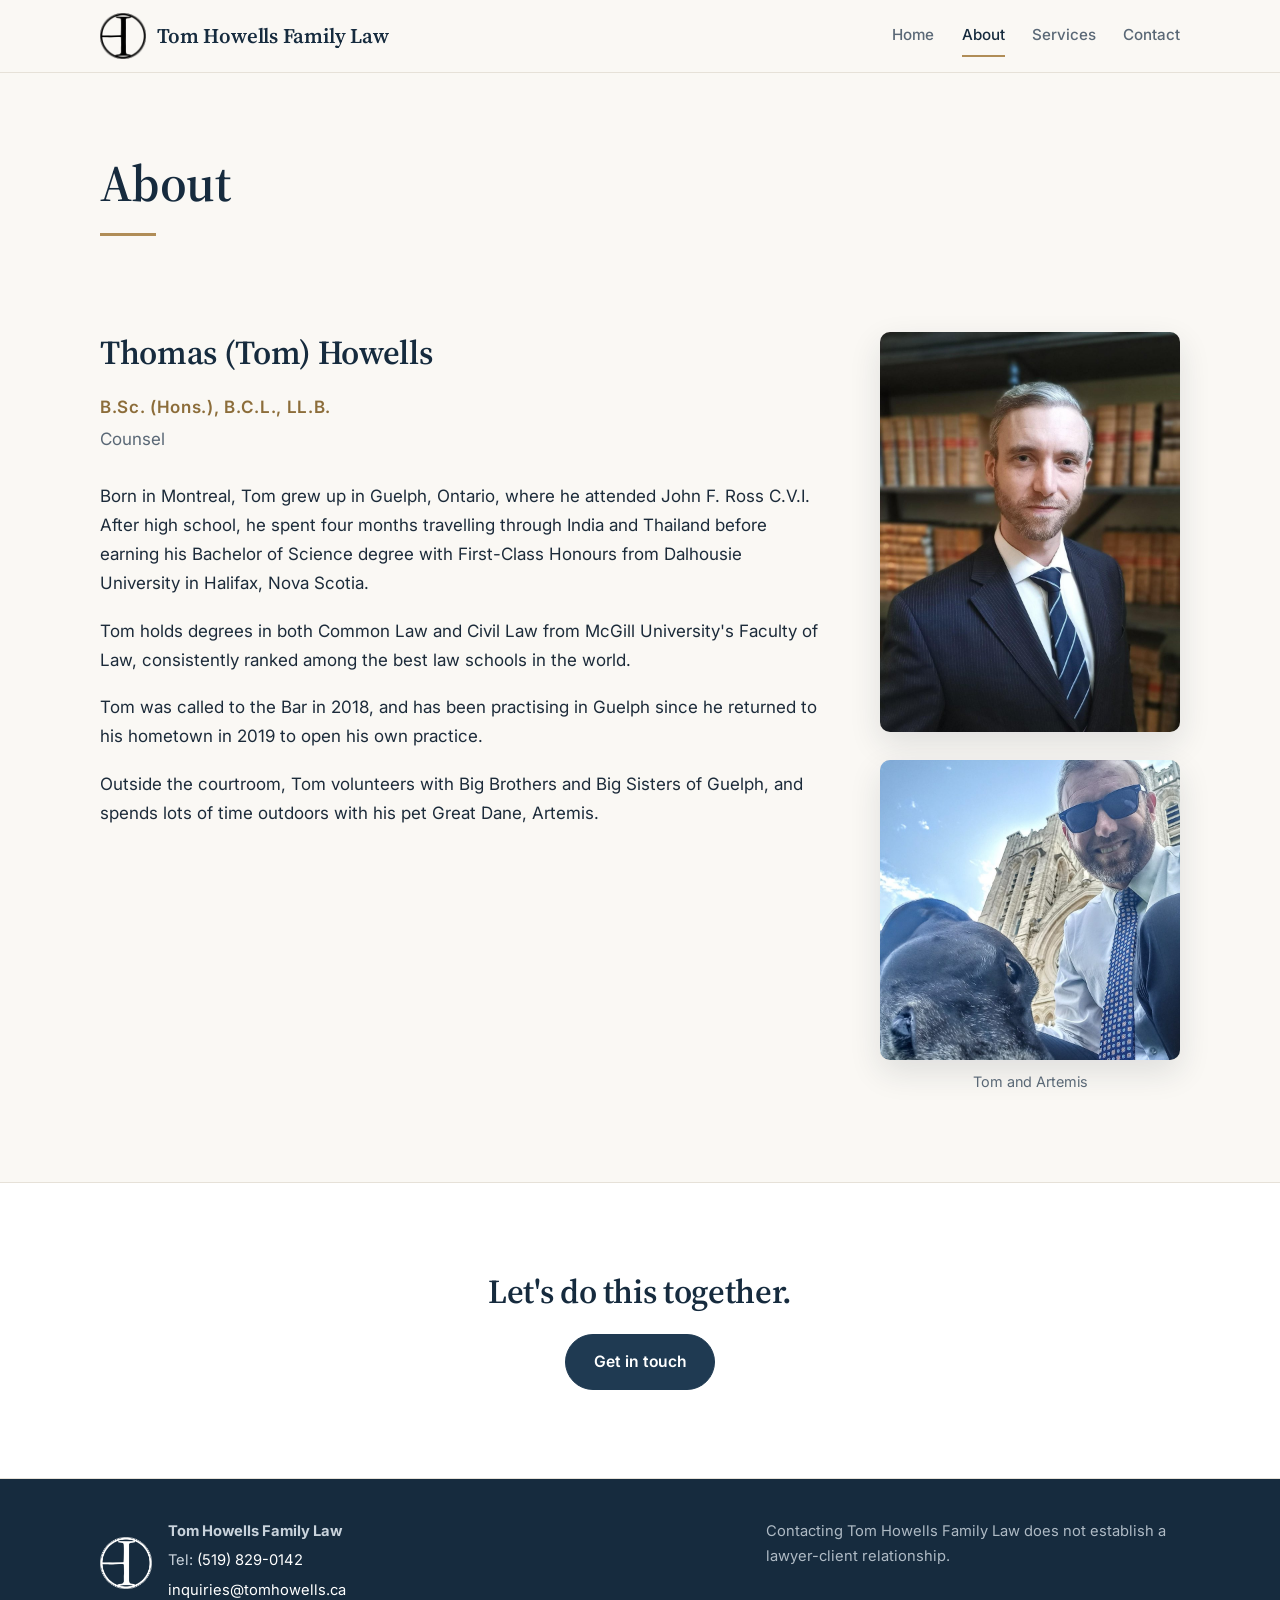
==== about.html @ 4c701604 "New site design" ====
<!DOCTYPE html>
<html lang="en">
<head>
  <meta charset="utf-8">
  <meta name="viewport" content="width=device-width, initial-scale=1">
  <title>About Tom Howells | Tom Howells Family Law</title>
  <meta name="description" content="Thomas (Tom) Howells, B.Sc. (Hons.), B.C.L., LL.B., has practised in Guelph, Ontario since 2019.">
  <meta name="theme-color" content="#faf8f4">
  <link rel="icon" href="favicon.ico" sizes="48x48">
  <link rel="icon" type="image/png" sizes="32x32" href="assets/favicon-32.png">
  <link rel="apple-touch-icon" href="assets/apple-touch-icon.png">
  <link rel="preconnect" href="https://fonts.googleapis.com">
  <link rel="preconnect" href="https://fonts.gstatic.com" crossorigin>
  <link href="https://fonts.googleapis.com/css2?family=Inter:wght@400;500;600&family=Source+Serif+4:wght@500;600&display=swap" rel="stylesheet">
  <link rel="stylesheet" href="styles.css">
</head>
<body>
  <a class="skip-link" href="#main">Skip to content</a>

  <header class="site-header">
    <div class="container header-inner">
      <a class="brand" href="index.html">
        <img src="assets/logo.png" alt="" width="46" height="46">
        <span>Tom Howells Family Law</span>
      </a>
      <nav class="nav" aria-label="Main">
        <a href="index.html">Home</a>
        <a href="about.html" aria-current="page">About</a>
        <a href="services.html">Services</a>
        <a href="contact.html">Contact</a>
      </nav>
    </div>
  </header>

  <main id="main">
    <div class="container page-title">
      <h1>About</h1>
      <hr class="rule">
    </div>

    <section class="section">
      <div class="container about-grid">
        <div class="about-text">
          <h2>Thomas (Tom) Howells</h2>
          <p class="creds">B.Sc. (Hons.), B.C.L., LL.B.</p>
          <p class="role">Counsel</p>
          <p>Born in Montreal, Tom grew up in Guelph, Ontario, where he attended John F. Ross C.V.I. After high school, he spent four months travelling through India and Thailand before earning his Bachelor of Science degree with First-Class Honours from Dalhousie University in Halifax, Nova Scotia.</p>
          <p>Tom holds degrees in both Common Law and Civil Law from McGill University's Faculty of Law, consistently ranked among the best law schools in the world.</p>
          <p>Tom was called to the Bar in 2018, and has been practising in Guelph since he returned to his hometown in 2019 to open his own practice.</p>
          <p>Outside the courtroom, Tom volunteers with Big Brothers and Big Sisters of Guelph, and spends lots of time outdoors with his pet Great Dane, Artemis.</p>
        </div>
        <figure class="headshot">
          <img src="assets/headshot.jpg" alt="Portrait of Tom Howells" width="900" height="1200">
        </figure>
        <figure class="pet">
          <div class="headshot">
            <img src="assets/tom-and-artemis.jpg" alt="Tom Howells smiling in sunglasses, with his Great Dane, Artemis, in the foreground" width="900" height="1200" loading="lazy">
          </div>
          <figcaption>Tom and Artemis</figcaption>
        </figure>
      </div>
    </section>

    <section class="section alt cta">
      <div class="container">
        <h2>Let's do this together.</h2>
        <a class="btn" href="contact.html">Get in touch</a>
      </div>
    </section>
  </main>

  <footer class="site-footer">
    <div class="container footer-inner">
      <div class="footer-brand">
        <img src="assets/logo-white.png" alt="" width="52" height="52" loading="lazy">
        <div>
          <p><strong>Tom Howells Family Law</strong></p>
          <p>Tel: <a href="tel:+15198290142">(519) 829-0142</a></p>
          <p><a href="mailto:inquiries@tomhowells.ca">inquiries@tomhowells.ca</a></p>
        </div>
      </div>
      <div class="disclaimer">
        <p>Contacting Tom Howells Family Law does not establish a lawyer-client relationship.</p>
      </div>
    </div>
  </footer>
</body>
</html>
---- styles.css ----
:root {
  --ink: #1c2b3a;
  --muted: #5a6876;
  --navy: #1f3a52;
  --navy-dark: #162b3e;
  --accent: #b08d57;
  --accent-dark: #8c6d3a;
  --bg: #faf8f4;
  --card: #ffffff;
  --line: #e6e1d8;
  --radius: 10px;
  --max: 1080px;
  --serif: "Source Serif 4", Georgia, "Times New Roman", serif;
  --sans: "Inter", system-ui, -apple-system, "Segoe UI", Roboto, sans-serif;
}

*, *::before, *::after { box-sizing: border-box; }

html { scroll-behavior: smooth; -webkit-text-size-adjust: 100%; }

body {
  margin: 0;
  font-family: var(--sans);
  font-size: 1.0625rem;
  line-height: 1.7;
  color: var(--ink);
  background: var(--bg);
  -webkit-font-smoothing: antialiased;
  overflow-x: hidden;
}

img { max-width: 100%; height: auto; display: block; }

a { color: var(--navy); text-underline-offset: 3px; }
a:hover { color: var(--accent-dark); }

h1, h2, h3 {
  font-family: var(--serif);
  font-weight: 600;
  line-height: 1.2;
  color: var(--navy-dark);
  margin: 0 0 0.6em;
  letter-spacing: -0.01em;
  text-wrap: balance;
}
h1 { font-size: clamp(2rem, 5vw, 3.2rem); }
h2 { font-size: clamp(1.5rem, 3vw, 2.1rem); }
h3 { font-size: 1.25rem; }

p { margin: 0 0 1.1em; }

.container { width: min(100% - 2.5rem, var(--max)); margin-inline: auto; }

.skip-link {
  position: absolute; left: -999px; top: 0;
  background: var(--navy); color: #fff; padding: 0.6rem 1rem; z-index: 100;
}
.skip-link:focus { left: 0; color: #fff; }

/* Header */
.site-header {
  position: sticky; top: 0; z-index: 50;
  background: rgba(250, 248, 244, 0.94);
  -webkit-backdrop-filter: saturate(1.2) blur(8px);
  backdrop-filter: saturate(1.2) blur(8px);
  border-bottom: 1px solid var(--line);
}
.header-inner {
  display: flex; align-items: center; justify-content: space-between;
  gap: 0.5rem 2rem; padding: 0.8rem 0; flex-wrap: wrap;
}
.brand {
  display: flex; align-items: center; gap: 0.7rem;
  text-decoration: none; color: var(--navy-dark);
}
.brand img { height: 46px; width: 46px; }
.brand span {
  font-family: var(--serif); font-size: 1.3rem; font-weight: 600; letter-spacing: -0.01em; line-height: 1.15;
}
.nav { display: flex; gap: 0.25rem 1.7rem; flex-wrap: wrap; }
.nav a {
  text-decoration: none; color: var(--muted); font-size: 0.95rem; font-weight: 500;
  padding: 0.45rem 0; border-bottom: 2px solid transparent;
}
.nav a:hover { color: var(--navy-dark); }
.nav a[aria-current="page"] { color: var(--navy-dark); border-bottom-color: var(--accent); }

/* Hero */
.hero {
  padding: clamp(2.5rem, 7vw, 5rem) 0 clamp(2.5rem, 6vw, 4.5rem);
  background:
    radial-gradient(1200px 400px at 85% -10%, rgba(176, 141, 87, 0.14), transparent 60%),
    var(--bg);
}
.eyebrow {
  display: inline-block; font-size: 0.78rem; font-weight: 600;
  letter-spacing: 0.14em; text-transform: uppercase; color: var(--accent-dark);
  margin-bottom: 1.2rem;
}
.hero h1 { max-width: none; margin-bottom: 1.2rem; }
.hero h1 span { display: block; }
.hero h1 span + span { color: var(--navy); font-weight: 500; }
.hero .intro { max-width: 52ch; color: var(--muted); font-size: 1.15rem; margin-bottom: 2rem; }
.btn-row { display: flex; flex-wrap: wrap; gap: 0.8rem; }
.hero .intro { margin-bottom: 1.8rem; }

.hero-photo {
  margin: clamp(2rem, 5vw, 3.5rem) 0 0; border-radius: var(--radius); overflow: hidden;
  aspect-ratio: 21 / 9; background: #dfe7ee; box-shadow: 0 14px 36px rgba(28, 43, 58, 0.14);
}
.hero-photo img { width: 100%; height: 100%; object-fit: cover; object-position: 55% 50%; }

.btn {
  display: inline-block; background: var(--navy); color: #fff;
  padding: 0.85rem 1.7rem; border-radius: 999px; text-decoration: none;
  font-weight: 600; font-size: 0.98rem; text-align: center;
  border: 1.5px solid var(--navy); transition: background 0.2s, transform 0.2s;
}
.btn:hover { background: var(--navy-dark); color: #fff; transform: translateY(-1px); }
.btn.ghost { background: transparent; color: var(--navy); }
.btn.ghost:hover { background: var(--navy); color: #fff; }

/* Sections */
.section { padding: clamp(2.75rem, 7vw, 5.5rem) 0; }
.section.alt { background: #fff; border-block: 1px solid var(--line); }
.page-title { padding: clamp(2.5rem, 7vw, 5rem) 0 0.5rem; }
.page-title h1 { margin: 0; }
.rule { width: 56px; height: 3px; background: var(--accent); border: 0; margin: 1.2rem 0 0; }
.section-head { margin-bottom: 2rem; }

.cta { text-align: center; }
.cta h2 { margin-bottom: 1.4rem; }

/* Home: service links */
.mini-grid { display: grid; grid-template-columns: repeat(4, 1fr); gap: 1.2rem; }
.mini {
  display: block; background: var(--card); border: 1px solid var(--line);
  border-radius: var(--radius); padding: 1.5rem; text-decoration: none; color: var(--ink);
  transition: box-shadow 0.2s, transform 0.2s, border-color 0.2s;
}
.mini:hover { box-shadow: 0 10px 28px rgba(28, 43, 58, 0.08); transform: translateY(-2px); border-color: var(--accent); color: var(--ink); }
.mini h3 { font-size: 1.1rem; margin-bottom: 0.4em; }
.mini p { margin: 0; color: var(--muted); font-size: 0.95rem; line-height: 1.55; }
.mini::before { content: ""; display: block; width: 28px; height: 3px; background: var(--accent); margin-bottom: 1rem; }
.more-link { margin-top: 1.8rem; font-weight: 600; }

/* Home: meet Tom */
.meet { display: grid; grid-template-columns: 280px 1fr; gap: 3rem; align-items: center; }
.meet .headshot { max-width: 280px; }
.meet p { color: var(--muted); }

/* About */
.about-grid {
  display: grid; grid-template-columns: 1fr 300px; gap: 1.75rem 3.5rem; align-items: start;
  grid-template-areas: "text portrait" "text pet";
}
.about-text { grid-area: text; }
.about-grid .headshot { grid-area: portrait; }
.about-grid .pet { grid-area: pet; }
.pet { margin: 0; }
.pet .headshot { aspect-ratio: 1 / 1; }
.pet .headshot img { object-position: 60% 30%; }
.pet .headshot { box-shadow: 0 12px 32px rgba(28, 43, 58, 0.12); }
.pet figcaption { margin-top: 0.6rem; font-size: 0.9rem; color: var(--muted); text-align: center; }
.about-grid .creds { color: var(--accent-dark); font-weight: 600; letter-spacing: 0.04em; margin-bottom: 0.2rem; }
.about-grid .role { color: var(--muted); margin-bottom: 1.8rem; }
.headshot {
  margin: 0; border-radius: var(--radius); overflow: hidden; background: #e9e4da;
  aspect-ratio: 3 / 4; box-shadow: 0 12px 32px rgba(28, 43, 58, 0.12);
}
.headshot img { width: 100%; height: 100%; object-fit: cover; object-position: 50% 20%; }

/* Services */
.cards { display: grid; grid-template-columns: repeat(2, 1fr); gap: 1.5rem; }
.cards.three { grid-template-columns: repeat(3, 1fr); }
.card {
  background: var(--card); border: 1px solid var(--line); border-radius: var(--radius);
  padding: 1.9rem; transition: box-shadow 0.2s, transform 0.2s;
}
.card:hover { box-shadow: 0 10px 28px rgba(28, 43, 58, 0.08); transform: translateY(-2px); }
.card h3 { margin-bottom: 0.5em; }
.card p { color: var(--muted); margin: 0; font-size: 1rem; }
.card::before { content: ""; display: block; width: 32px; height: 3px; background: var(--accent); margin-bottom: 1.1rem; }

/* Contact */
.lead { color: var(--muted); font-size: 1.15rem; max-width: 52ch; margin: 1.2rem 0 0; }
.contact-grid { display: grid; grid-template-columns: 1fr 1fr; gap: 1.5rem; }
.contact-card { background: var(--card); border: 1px solid var(--line); border-radius: var(--radius); padding: 2rem; min-width: 0; }
.contact-card .label {
  font-size: 0.78rem; font-weight: 600; letter-spacing: 0.12em;
  text-transform: uppercase; color: var(--accent-dark); margin-bottom: 0.5rem;
}
.contact-card a {
  display: inline-block; padding: 0.25rem 0;
  font-family: var(--serif); font-size: clamp(1.15rem, 4.6vw, 1.5rem); text-decoration: none; overflow-wrap: anywhere;
}
.contact-card a:hover { text-decoration: underline; }
.meet-head { margin-top: clamp(2.5rem, 6vw, 4rem); }
.notice { margin-top: 2.5rem; color: var(--muted); font-size: 0.98rem; }
.notice p { margin-bottom: 0.6em; }

/* Footer */
.site-footer { background: var(--navy-dark); color: #c9d3dc; padding: 2.5rem 0; font-size: 0.92rem; }
.footer-inner { display: flex; justify-content: space-between; gap: 1.5rem 2rem; flex-wrap: wrap; align-items: flex-start; }
.footer-brand { display: flex; gap: 1rem; align-items: center; }
.footer-brand img { width: 52px; height: 52px; flex: none; }
.site-footer a { color: #fff; text-decoration: none; }
.site-footer a:hover { color: var(--accent); }
.site-footer p { margin: 0 0 0.3em; }
.site-footer .disclaimer { max-width: 46ch; opacity: 0.85; }

:focus-visible { outline: 3px solid var(--accent); outline-offset: 3px; }

/* Tablet */
@media (max-width: 1000px) {
  .mini-grid { grid-template-columns: repeat(2, 1fr); }
  .cards.three { grid-template-columns: 1fr; }
}

@media (max-width: 860px) {
  .meet { grid-template-columns: 1fr; gap: 2rem; }
  .about-grid {
    grid-template-columns: 1fr; gap: 2rem;
    grid-template-areas: "portrait" "text" "pet";
  }
  .about-grid .headshot, .about-grid .pet { max-width: 320px; width: 100%; }
  .hero-photo { aspect-ratio: 16 / 9; }
  .cards, .contact-grid { grid-template-columns: 1fr; }
}

/* Phone */
@media (max-width: 560px) {
  body { font-size: 1rem; }
  .site-header { position: static; }
  .header-inner { flex-direction: column; align-items: flex-start; gap: 0.2rem; padding: 0.7rem 0 0.3rem; }
  .brand img { height: 38px; width: 38px; }
  .brand span { font-size: 1.15rem; }
  .nav { width: 100%; justify-content: space-between; gap: 0 0.5rem; }
  .nav a { padding: 0.6rem 0; }
  .mini-grid { grid-template-columns: 1fr; }
  .card, .contact-card { padding: 1.4rem; }
  .btn { width: 100%; }
  .hero .intro { font-size: 1.05rem; }
  .hero-photo { aspect-ratio: 4 / 3; }
}

@media (prefers-reduced-motion: reduce) {
  html { scroll-behavior: auto; }
  * { transition: none !important; }
}
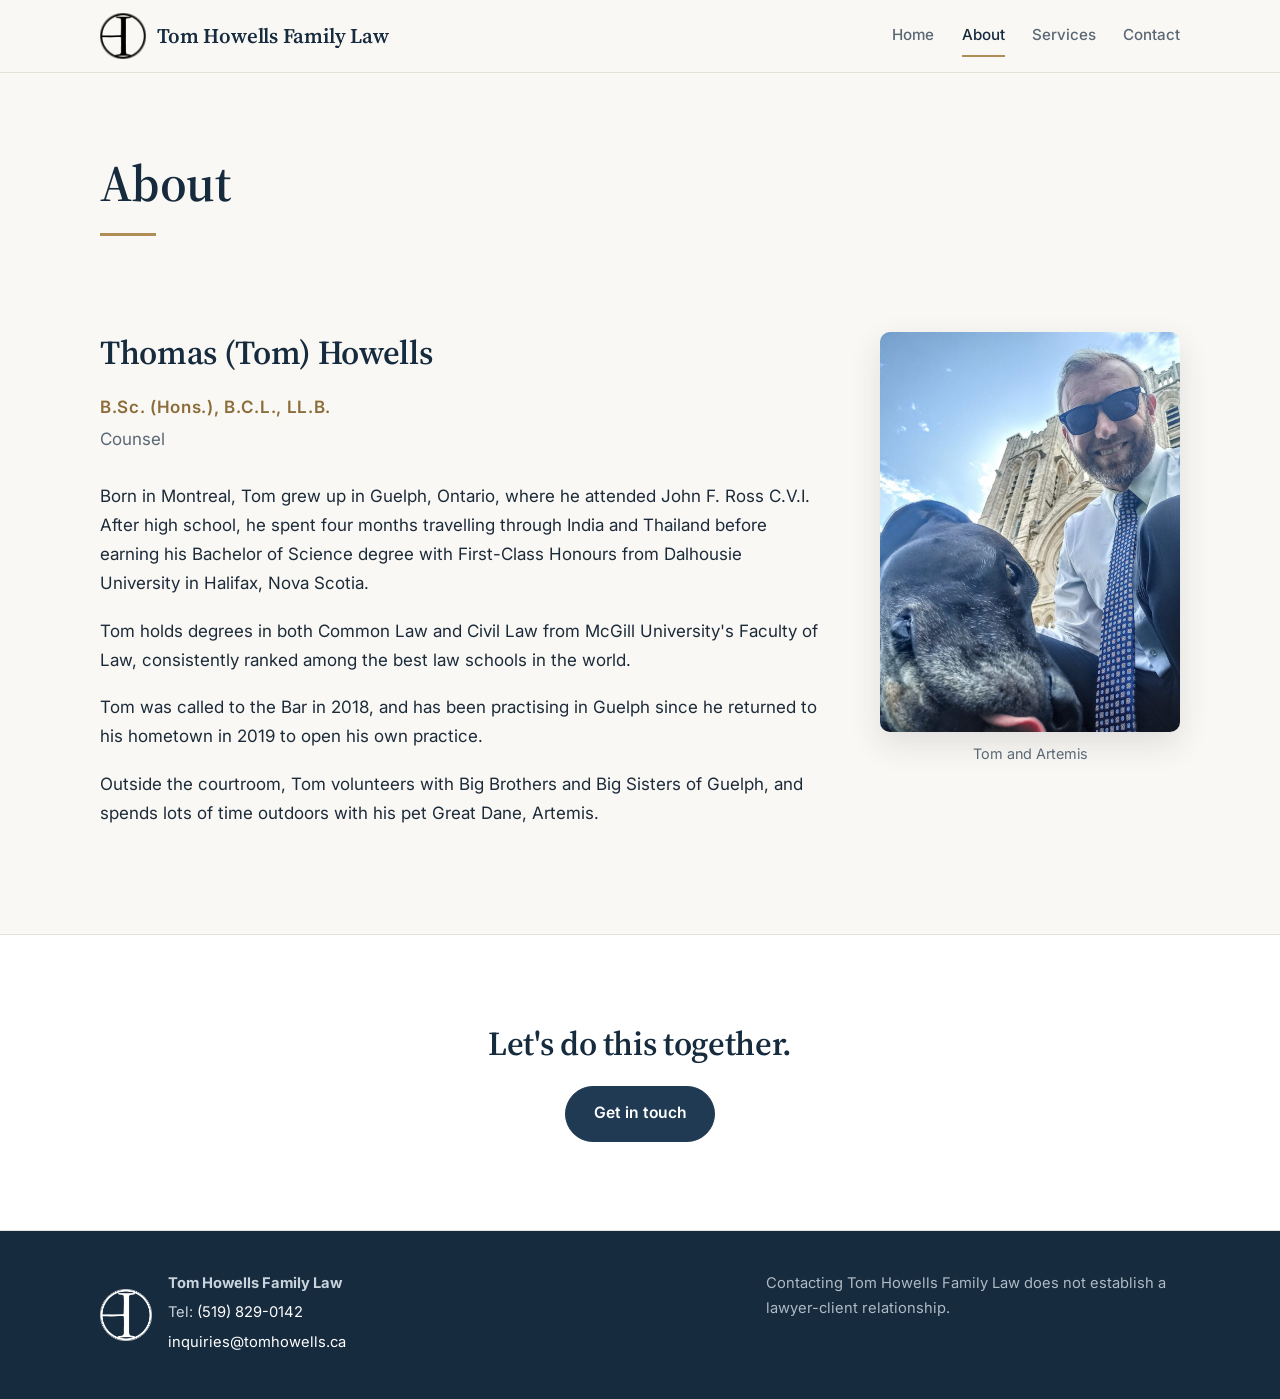
==== commit 2665c273: "Updated About section photo layout" ====
--- a/about.html
+++ b/about.html
@@ -49,12 +49,9 @@
           <p>Tom was called to the Bar in 2018, and has been practising in Guelph since he returned to his hometown in 2019 to open his own practice.</p>
           <p>Outside the courtroom, Tom volunteers with Big Brothers and Big Sisters of Guelph, and spends lots of time outdoors with his pet Great Dane, Artemis.</p>
         </div>
-        <figure class="headshot">
-          <img src="assets/headshot.jpg" alt="Portrait of Tom Howells" width="900" height="1200">
-        </figure>
         <figure class="pet">
           <div class="headshot">
-            <img src="assets/tom-and-artemis.jpg" alt="Tom Howells smiling in sunglasses, with his Great Dane, Artemis, in the foreground" width="900" height="1200" loading="lazy">
+            <img src="assets/tom-and-artemis.jpg" alt="Tom Howells smiling in sunglasses, with his Great Dane, Artemis, in the foreground" width="900" height="1200">
           </div>
           <figcaption>Tom and Artemis</figcaption>
         </figure>
--- a/styles.css
+++ b/styles.css
@@ -152,14 +152,11 @@
 /* About */
 .about-grid {
   display: grid; grid-template-columns: 1fr 300px; gap: 1.75rem 3.5rem; align-items: start;
-  grid-template-areas: "text portrait" "text pet";
+  grid-template-areas: "text pet";
 }
 .about-text { grid-area: text; }
-.about-grid .headshot { grid-area: portrait; }
 .about-grid .pet { grid-area: pet; }
 .pet { margin: 0; }
-.pet .headshot { aspect-ratio: 1 / 1; }
-.pet .headshot img { object-position: 60% 30%; }
 .pet .headshot { box-shadow: 0 12px 32px rgba(28, 43, 58, 0.12); }
 .pet figcaption { margin-top: 0.6rem; font-size: 0.9rem; color: var(--muted); text-align: center; }
 .about-grid .creds { color: var(--accent-dark); font-weight: 600; letter-spacing: 0.04em; margin-bottom: 0.2rem; }
@@ -221,9 +218,9 @@
   .meet { grid-template-columns: 1fr; gap: 2rem; }
   .about-grid {
     grid-template-columns: 1fr; gap: 2rem;
-    grid-template-areas: "portrait" "text" "pet";
+    grid-template-areas: "text" "pet";
   }
-  .about-grid .headshot, .about-grid .pet { max-width: 320px; width: 100%; }
+  .about-grid .pet { max-width: 320px; width: 100%; }
   .hero-photo { aspect-ratio: 16 / 9; }
   .cards, .contact-grid { grid-template-columns: 1fr; }
 }
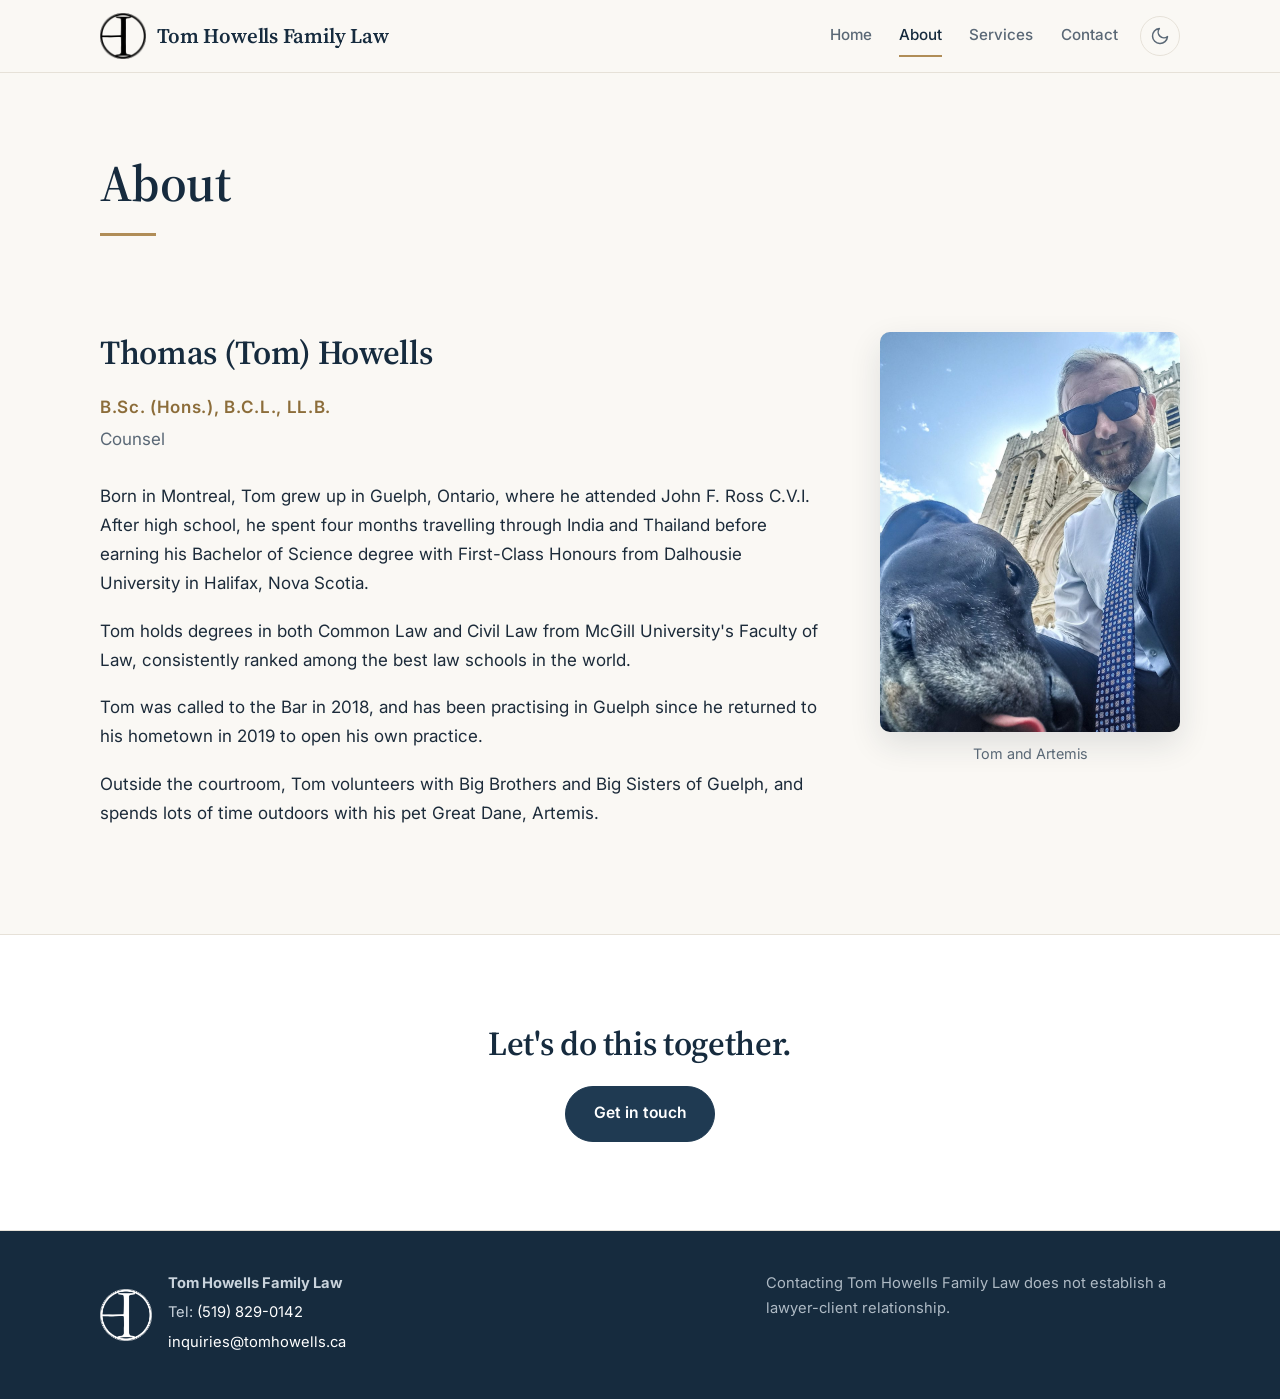
==== commit 808ce96f: "Added dark mode" ====
--- a/about.html
+++ b/about.html
@@ -13,6 +13,7 @@
   <link rel="preconnect" href="https://fonts.gstatic.com" crossorigin>
   <link href="https://fonts.googleapis.com/css2?family=Inter:wght@400;500;600&family=Source+Serif+4:wght@500;600&display=swap" rel="stylesheet">
   <link rel="stylesheet" href="styles.css">
+  <script src="theme.js"></script>
 </head>
 <body>
   <a class="skip-link" href="#main">Skip to content</a>
@@ -23,12 +24,18 @@
         <img src="assets/logo.png" alt="" width="46" height="46">
         <span>Tom Howells Family Law</span>
       </a>
+      <div class="header-actions">
       <nav class="nav" aria-label="Main">
         <a href="index.html">Home</a>
         <a href="about.html" aria-current="page">About</a>
         <a href="services.html">Services</a>
         <a href="contact.html">Contact</a>
       </nav>
+        <button class="theme-toggle" type="button" aria-label="Switch to dark theme">
+          <svg class="moon" viewBox="0 0 24 24" fill="none" stroke="currentColor" stroke-width="1.8" stroke-linecap="round" stroke-linejoin="round" aria-hidden="true"><path d="M21 12.8A9 9 0 1 1 11.2 3a7 7 0 0 0 9.8 9.8z"/></svg>
+          <svg class="sun" viewBox="0 0 24 24" fill="none" stroke="currentColor" stroke-width="1.8" stroke-linecap="round" stroke-linejoin="round" aria-hidden="true"><circle cx="12" cy="12" r="4"/><path d="M12 2v2M12 20v2M4.93 4.93l1.41 1.41M17.66 17.66l1.41 1.41M2 12h2M20 12h2M4.93 19.07l1.41-1.41M17.66 6.34l1.41-1.41"/></svg>
+        </button>
+      </div>
     </div>
   </header>
 
--- a/styles.css
+++ b/styles.css
@@ -1,19 +1,101 @@
+/* ---------- Theme ----------
+   Light is the default. Dark applies automatically when the visitor's device
+   prefers it, and theme.js sets data-theme="light|dark" on <html> so a manual
+   choice from the header toggle wins over the system setting. */
 :root {
+  color-scheme: light;
   --ink: #1c2b3a;
   --muted: #5a6876;
-  --navy: #1f3a52;
-  --navy-dark: #162b3e;
+  --heading: #162b3e;
+  --subheading: #1f3a52;
+  --link: #1f3a52;
+  --link-hover: #8c6d3a;
   --accent: #b08d57;
   --accent-dark: #8c6d3a;
   --bg: #faf8f4;
+  --surface: #ffffff;
   --card: #ffffff;
   --line: #e6e1d8;
+  --placeholder: #e9e4da;
+  --header-bg: rgba(250, 248, 244, 0.94);
+  --btn-bg: #1f3a52;
+  --btn-bg-hover: #162b3e;
+  --btn-fg: #ffffff;
+  --footer-bg: #162b3e;
+  --footer-fg: #c9d3dc;
+  --hero-glow: rgba(176, 141, 87, 0.14);
+  --shadow: rgba(28, 43, 58, 0.12);
+  --shadow-soft: rgba(28, 43, 58, 0.08);
+  --logo-filter: none;
+  --img-filter: none;
+
   --radius: 10px;
   --max: 1080px;
   --serif: "Source Serif 4", Georgia, "Times New Roman", serif;
   --sans: "Inter", system-ui, -apple-system, "Segoe UI", Roboto, sans-serif;
 }
 
+/* Dark values are written twice: once for visitors whose device prefers dark
+   (and have not picked a theme), once for an explicit data-theme="dark". */
+@media (prefers-color-scheme: dark) {
+  :root:not([data-theme]) {
+    color-scheme: dark;
+    --ink: #e6ebf0;
+    --muted: #a3afbb;
+    --heading: #f3efe6;
+    --subheading: #c6d1dc;
+    --link: #d2b988;
+    --link-hover: #ecd9b3;
+    --accent: #b08d57;
+    --accent-dark: #cfb07a;
+    --bg: #0f1a24;
+    --surface: #131f2b;
+    --card: #172634;
+    --line: #26384a;
+    --placeholder: #1d2c3a;
+    --header-bg: rgba(15, 26, 36, 0.92);
+    --btn-bg: #c9a96e;
+    --btn-bg-hover: #dcc08a;
+    --btn-fg: #14212e;
+    --footer-bg: #0a131b;
+    --footer-fg: #aebbc7;
+    --hero-glow: rgba(176, 141, 87, 0.12);
+    --shadow: rgba(0, 0, 0, 0.45);
+    --shadow-soft: rgba(0, 0, 0, 0.35);
+    --logo-filter: invert(1);
+    --img-filter: brightness(0.92);
+  }
+}
+
+:root[data-theme="dark"] {
+  color-scheme: dark;
+  --ink: #e6ebf0;
+  --muted: #a3afbb;
+  --heading: #f3efe6;
+  --subheading: #c6d1dc;
+  --link: #d2b988;
+  --link-hover: #ecd9b3;
+  --accent: #b08d57;
+  --accent-dark: #cfb07a;
+  --bg: #0f1a24;
+  --surface: #131f2b;
+  --card: #172634;
+  --line: #26384a;
+  --placeholder: #1d2c3a;
+  --header-bg: rgba(15, 26, 36, 0.92);
+  --btn-bg: #c9a96e;
+  --btn-bg-hover: #dcc08a;
+  --btn-fg: #14212e;
+  --footer-bg: #0a131b;
+  --footer-fg: #aebbc7;
+  --hero-glow: rgba(176, 141, 87, 0.12);
+  --shadow: rgba(0, 0, 0, 0.45);
+  --shadow-soft: rgba(0, 0, 0, 0.35);
+  --logo-filter: invert(1);
+  --img-filter: brightness(0.92);
+}
+
+/* ---------- Base ---------- */
 *, *::before, *::after { box-sizing: border-box; }
 
 html { scroll-behavior: smooth; -webkit-text-size-adjust: 100%; }
@@ -31,14 +113,14 @@
 
 img { max-width: 100%; height: auto; display: block; }
 
-a { color: var(--navy); text-underline-offset: 3px; }
-a:hover { color: var(--accent-dark); }
+a { color: var(--link); text-underline-offset: 3px; }
+a:hover { color: var(--link-hover); }
 
 h1, h2, h3 {
   font-family: var(--serif);
   font-weight: 600;
   line-height: 1.2;
-  color: var(--navy-dark);
+  color: var(--heading);
   margin: 0 0 0.6em;
   letter-spacing: -0.01em;
   text-wrap: balance;
@@ -53,14 +135,14 @@
 
 .skip-link {
   position: absolute; left: -999px; top: 0;
-  background: var(--navy); color: #fff; padding: 0.6rem 1rem; z-index: 100;
-}
-.skip-link:focus { left: 0; color: #fff; }
-
-/* Header */
+  background: var(--btn-bg); color: var(--btn-fg); padding: 0.6rem 1rem; z-index: 100;
+}
+.skip-link:focus { left: 0; color: var(--btn-fg); }
+
+/* ---------- Header ---------- */
 .site-header {
   position: sticky; top: 0; z-index: 50;
-  background: rgba(250, 248, 244, 0.94);
+  background: var(--header-bg);
   -webkit-backdrop-filter: saturate(1.2) blur(8px);
   backdrop-filter: saturate(1.2) blur(8px);
   border-bottom: 1px solid var(--line);
@@ -71,25 +153,41 @@
 }
 .brand {
   display: flex; align-items: center; gap: 0.7rem;
-  text-decoration: none; color: var(--navy-dark);
-}
-.brand img { height: 46px; width: 46px; }
+  text-decoration: none; color: var(--heading);
+}
+.brand img { height: 46px; width: 46px; filter: var(--logo-filter); }
 .brand span {
   font-family: var(--serif); font-size: 1.3rem; font-weight: 600; letter-spacing: -0.01em; line-height: 1.15;
 }
+.header-actions { display: flex; align-items: center; gap: 1.4rem; }
 .nav { display: flex; gap: 0.25rem 1.7rem; flex-wrap: wrap; }
 .nav a {
   text-decoration: none; color: var(--muted); font-size: 0.95rem; font-weight: 500;
   padding: 0.45rem 0; border-bottom: 2px solid transparent;
 }
-.nav a:hover { color: var(--navy-dark); }
-.nav a[aria-current="page"] { color: var(--navy-dark); border-bottom-color: var(--accent); }
-
-/* Hero */
+.nav a:hover { color: var(--heading); }
+.nav a[aria-current="page"] { color: var(--heading); border-bottom-color: var(--accent); }
+
+.theme-toggle {
+  display: inline-flex; align-items: center; justify-content: center;
+  width: 40px; height: 40px; padding: 0; flex: none;
+  border: 1px solid var(--line); border-radius: 50%;
+  background: transparent; color: var(--muted); cursor: pointer;
+  transition: color 0.2s, border-color 0.2s, background 0.2s;
+}
+.theme-toggle:hover { color: var(--heading); border-color: var(--accent); }
+.theme-toggle svg { width: 20px; height: 20px; }
+.theme-toggle .sun { display: none; }
+:root[data-theme="dark"] .theme-toggle .sun { display: block; }
+:root[data-theme="dark"] .theme-toggle .moon { display: none; }
+/* Without JavaScript the toggle can't work, so it stays hidden */
+:root:not([data-theme]) .theme-toggle { display: none; }
+
+/* ---------- Hero ---------- */
 .hero {
   padding: clamp(2.5rem, 7vw, 5rem) 0 clamp(2.5rem, 6vw, 4.5rem);
   background:
-    radial-gradient(1200px 400px at 85% -10%, rgba(176, 141, 87, 0.14), transparent 60%),
+    radial-gradient(1200px 400px at 85% -10%, var(--hero-glow), transparent 60%),
     var(--bg);
 }
 .eyebrow {
@@ -99,30 +197,29 @@
 }
 .hero h1 { max-width: none; margin-bottom: 1.2rem; }
 .hero h1 span { display: block; }
-.hero h1 span + span { color: var(--navy); font-weight: 500; }
-.hero .intro { max-width: 52ch; color: var(--muted); font-size: 1.15rem; margin-bottom: 2rem; }
+.hero h1 span + span { color: var(--subheading); font-weight: 500; }
+.hero .intro { max-width: 52ch; color: var(--muted); font-size: 1.15rem; margin-bottom: 1.8rem; }
 .btn-row { display: flex; flex-wrap: wrap; gap: 0.8rem; }
-.hero .intro { margin-bottom: 1.8rem; }
 
 .hero-photo {
   margin: clamp(2rem, 5vw, 3.5rem) 0 0; border-radius: var(--radius); overflow: hidden;
-  aspect-ratio: 21 / 9; background: #dfe7ee; box-shadow: 0 14px 36px rgba(28, 43, 58, 0.14);
-}
-.hero-photo img { width: 100%; height: 100%; object-fit: cover; object-position: 55% 50%; }
+  aspect-ratio: 21 / 9; background: var(--placeholder); box-shadow: 0 14px 36px var(--shadow);
+}
+.hero-photo img { width: 100%; height: 100%; object-fit: cover; object-position: 55% 50%; filter: var(--img-filter); }
 
 .btn {
-  display: inline-block; background: var(--navy); color: #fff;
+  display: inline-block; background: var(--btn-bg); color: var(--btn-fg);
   padding: 0.85rem 1.7rem; border-radius: 999px; text-decoration: none;
   font-weight: 600; font-size: 0.98rem; text-align: center;
-  border: 1.5px solid var(--navy); transition: background 0.2s, transform 0.2s;
-}
-.btn:hover { background: var(--navy-dark); color: #fff; transform: translateY(-1px); }
-.btn.ghost { background: transparent; color: var(--navy); }
-.btn.ghost:hover { background: var(--navy); color: #fff; }
-
-/* Sections */
+  border: 1.5px solid var(--btn-bg); transition: background 0.2s, border-color 0.2s, transform 0.2s;
+}
+.btn:hover { background: var(--btn-bg-hover); border-color: var(--btn-bg-hover); color: var(--btn-fg); transform: translateY(-1px); }
+.btn.ghost { background: transparent; color: var(--link); border-color: var(--link); }
+.btn.ghost:hover { background: var(--btn-bg); border-color: var(--btn-bg); color: var(--btn-fg); }
+
+/* ---------- Sections ---------- */
 .section { padding: clamp(2.75rem, 7vw, 5.5rem) 0; }
-.section.alt { background: #fff; border-block: 1px solid var(--line); }
+.section.alt { background: var(--surface); border-block: 1px solid var(--line); }
 .page-title { padding: clamp(2.5rem, 7vw, 5rem) 0 0.5rem; }
 .page-title h1 { margin: 0; }
 .rule { width: 56px; height: 3px; background: var(--accent); border: 0; margin: 1.2rem 0 0; }
@@ -138,7 +235,7 @@
   border-radius: var(--radius); padding: 1.5rem; text-decoration: none; color: var(--ink);
   transition: box-shadow 0.2s, transform 0.2s, border-color 0.2s;
 }
-.mini:hover { box-shadow: 0 10px 28px rgba(28, 43, 58, 0.08); transform: translateY(-2px); border-color: var(--accent); color: var(--ink); }
+.mini:hover { box-shadow: 0 10px 28px var(--shadow-soft); transform: translateY(-2px); border-color: var(--accent); color: var(--ink); }
 .mini h3 { font-size: 1.1rem; margin-bottom: 0.4em; }
 .mini p { margin: 0; color: var(--muted); font-size: 0.95rem; line-height: 1.55; }
 .mini::before { content: ""; display: block; width: 28px; height: 3px; background: var(--accent); margin-bottom: 1rem; }
@@ -157,15 +254,14 @@
 .about-text { grid-area: text; }
 .about-grid .pet { grid-area: pet; }
 .pet { margin: 0; }
-.pet .headshot { box-shadow: 0 12px 32px rgba(28, 43, 58, 0.12); }
 .pet figcaption { margin-top: 0.6rem; font-size: 0.9rem; color: var(--muted); text-align: center; }
 .about-grid .creds { color: var(--accent-dark); font-weight: 600; letter-spacing: 0.04em; margin-bottom: 0.2rem; }
 .about-grid .role { color: var(--muted); margin-bottom: 1.8rem; }
 .headshot {
-  margin: 0; border-radius: var(--radius); overflow: hidden; background: #e9e4da;
-  aspect-ratio: 3 / 4; box-shadow: 0 12px 32px rgba(28, 43, 58, 0.12);
-}
-.headshot img { width: 100%; height: 100%; object-fit: cover; object-position: 50% 20%; }
+  margin: 0; border-radius: var(--radius); overflow: hidden; background: var(--placeholder);
+  aspect-ratio: 3 / 4; box-shadow: 0 12px 32px var(--shadow);
+}
+.headshot img { width: 100%; height: 100%; object-fit: cover; object-position: 50% 20%; filter: var(--img-filter); }
 
 /* Services */
 .cards { display: grid; grid-template-columns: repeat(2, 1fr); gap: 1.5rem; }
@@ -174,7 +270,7 @@
   background: var(--card); border: 1px solid var(--line); border-radius: var(--radius);
   padding: 1.9rem; transition: box-shadow 0.2s, transform 0.2s;
 }
-.card:hover { box-shadow: 0 10px 28px rgba(28, 43, 58, 0.08); transform: translateY(-2px); }
+.card:hover { box-shadow: 0 10px 28px var(--shadow-soft); transform: translateY(-2px); }
 .card h3 { margin-bottom: 0.5em; }
 .card p { color: var(--muted); margin: 0; font-size: 1rem; }
 .card::before { content: ""; display: block; width: 32px; height: 3px; background: var(--accent); margin-bottom: 1.1rem; }
@@ -196,19 +292,19 @@
 .notice { margin-top: 2.5rem; color: var(--muted); font-size: 0.98rem; }
 .notice p { margin-bottom: 0.6em; }
 
-/* Footer */
-.site-footer { background: var(--navy-dark); color: #c9d3dc; padding: 2.5rem 0; font-size: 0.92rem; }
+/* ---------- Footer ---------- */
+.site-footer { background: var(--footer-bg); color: var(--footer-fg); padding: 2.5rem 0; font-size: 0.92rem; }
 .footer-inner { display: flex; justify-content: space-between; gap: 1.5rem 2rem; flex-wrap: wrap; align-items: flex-start; }
 .footer-brand { display: flex; gap: 1rem; align-items: center; }
 .footer-brand img { width: 52px; height: 52px; flex: none; }
 .site-footer a { color: #fff; text-decoration: none; }
-.site-footer a:hover { color: var(--accent); }
+.site-footer a:hover { color: #dcc08a; }
 .site-footer p { margin: 0 0 0.3em; }
 .site-footer .disclaimer { max-width: 46ch; opacity: 0.85; }
 
 :focus-visible { outline: 3px solid var(--accent); outline-offset: 3px; }
 
-/* Tablet */
+/* ---------- Responsive ---------- */
 @media (max-width: 1000px) {
   .mini-grid { grid-template-columns: repeat(2, 1fr); }
   .cards.three { grid-template-columns: 1fr; }
@@ -225,14 +321,17 @@
   .cards, .contact-grid { grid-template-columns: 1fr; }
 }
 
-/* Phone */
 @media (max-width: 560px) {
   body { font-size: 1rem; }
   .site-header { position: static; }
-  .header-inner { flex-direction: column; align-items: flex-start; gap: 0.2rem; padding: 0.7rem 0 0.3rem; }
+  /* Row 1: brand + theme toggle. Row 2: full-width nav. */
+  .header-inner { gap: 0 0.75rem; padding: 0.7rem 0 0.3rem; }
+  .header-actions { display: contents; }
+  .brand { flex: 1 1 auto; min-width: 0; }
   .brand img { height: 38px; width: 38px; }
-  .brand span { font-size: 1.15rem; }
-  .nav { width: 100%; justify-content: space-between; gap: 0 0.5rem; }
+  .brand span { font-size: 1.1rem; }
+  .theme-toggle { order: 2; }
+  .nav { order: 3; flex: 0 0 100%; justify-content: space-between; gap: 0 0.5rem; }
   .nav a { padding: 0.6rem 0; }
   .mini-grid { grid-template-columns: 1fr; }
   .card, .contact-card { padding: 1.4rem; }
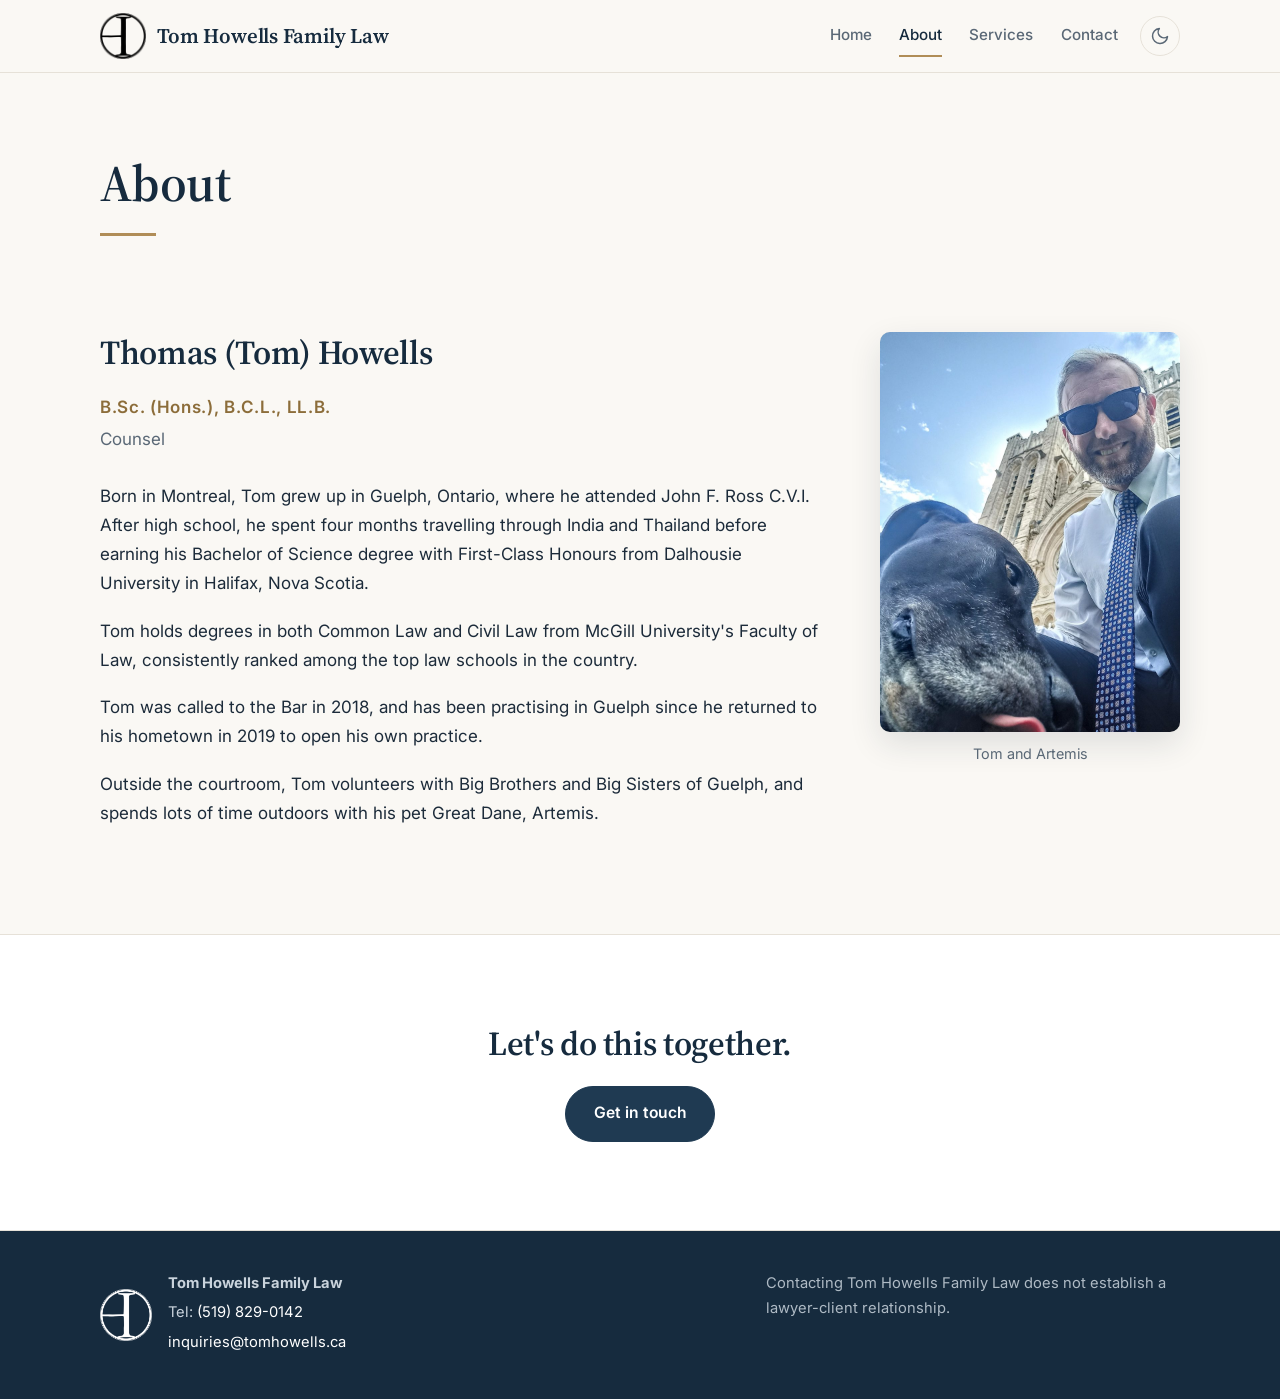
==== commit f10d5101: "World -> country" ====
--- a/about.html
+++ b/about.html
@@ -52,7 +52,7 @@
           <p class="creds">B.Sc. (Hons.), B.C.L., LL.B.</p>
           <p class="role">Counsel</p>
           <p>Born in Montreal, Tom grew up in Guelph, Ontario, where he attended John F. Ross C.V.I. After high school, he spent four months travelling through India and Thailand before earning his Bachelor of Science degree with First-Class Honours from Dalhousie University in Halifax, Nova Scotia.</p>
-          <p>Tom holds degrees in both Common Law and Civil Law from McGill University's Faculty of Law, consistently ranked among the best law schools in the world.</p>
+          <p>Tom holds degrees in both Common Law and Civil Law from McGill University's Faculty of Law, consistently ranked among the top law schools in the country.</p>
           <p>Tom was called to the Bar in 2018, and has been practising in Guelph since he returned to his hometown in 2019 to open his own practice.</p>
           <p>Outside the courtroom, Tom volunteers with Big Brothers and Big Sisters of Guelph, and spends lots of time outdoors with his pet Great Dane, Artemis.</p>
         </div>
